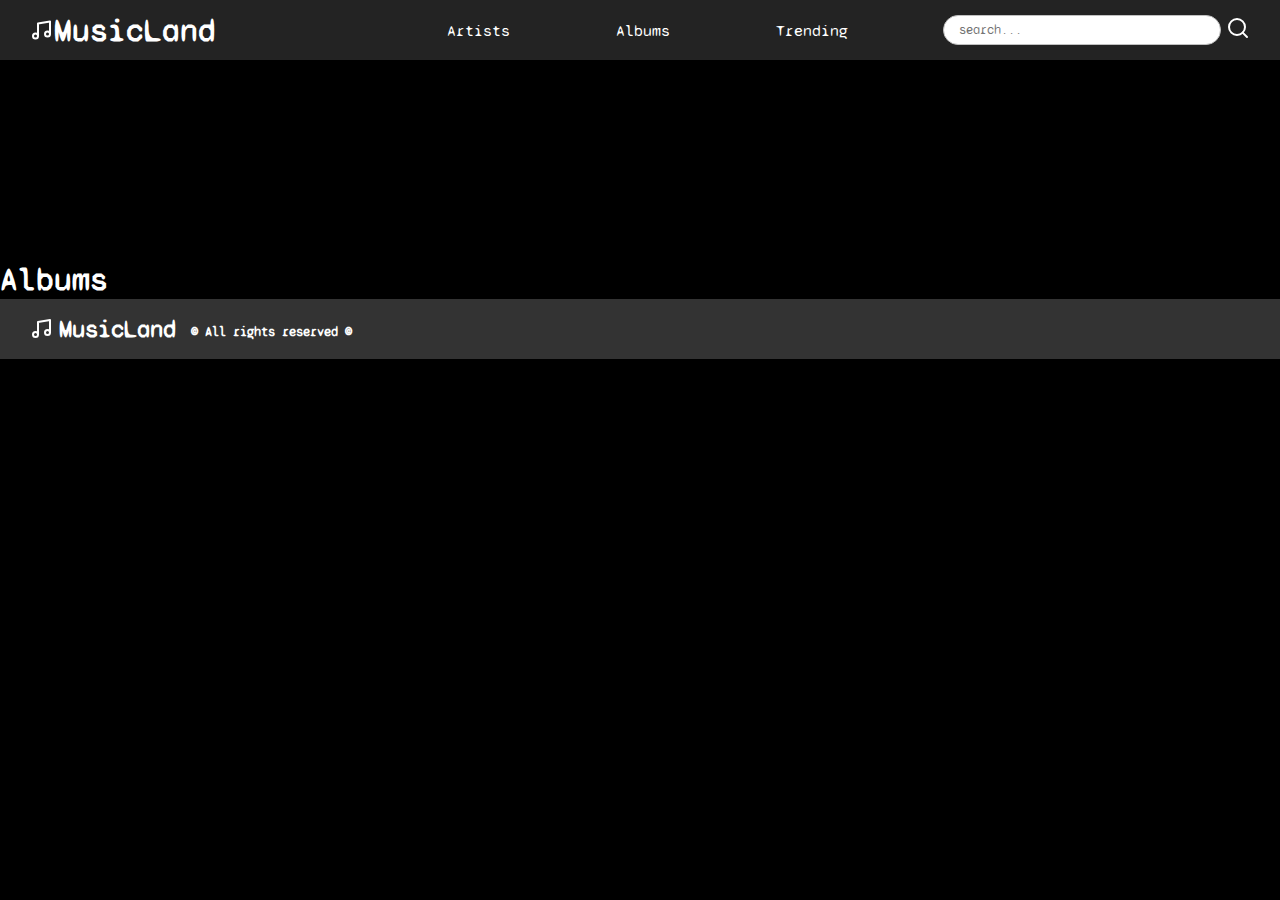
==== albums.html @ f54e9934 "MusicLand Project static init" ====
<!DOCTYPE html>
<html lang="en">

<head>
  <meta charset="UTF-8">
  <meta http-equiv="X-UA-Compatible" content="IE=edge">
  <meta name="viewport" content="width=device-width, initial-scale=1.0">
  <title>New Releases</title>
  <script src="js/main.js"></script>
  <link rel="stylesheet" href="css/main.css">

</head>

<body>

  <header>
    <div class="header-bar">
      <div class="site-logo">
        <a class="white-text" href="index.html">
          <img src="images/icons/music.svg" alt="">
          <h1 class="white-text">MusicLand</h1>
        </a>
      </div>
      <div class="dropdown-search">
        <div class="dropdown-btn">
          <img src="images/icons/align-justify.svg" onclick="dropdownToggle()">
        </div>
        <div id="mydropdown" class="dropdown">
          <div class="site-menu">
            <a class="white-text" href="artists.html">Artists</a>
            <a class="white-text" href="albums.html">Albums</a>
            <a class="white-text" href="trending.html">Trending</a>            
          </div>
        </div>
        <div class="site-search">
          <input class="search-bar" type="text" name="" id="" placeholder="search..." />
          <div class="search-btn">
            <img src="images/icons/search.svg" alt="">
          </div>
        </div>
      </div>
    </div>
  </header>
  <h1 style="padding-top: 200px;" class="white-text">Albums</h1>

  <footer>
    <div class="copyright">
      <div class="logo-copyright">
        <img src="images/icons/music.svg" alt="">
        <h2 class="white-text">MusicLand</h2>
        <h5 class="white-text ">© All rights reserved ©</h5>
      </div>
    </div>
  </footer>

</body>

</html>
---- css/main.css ----
/* --------------------------------- ALL ---------------------------------*/

@import url("https://fonts.googleapis.com/css2?family=Syne+Mono&display=swap");

* {
  margin: 0;
  padding: 0;
  font-family: "Syne Mono", monospace;
}

.white-text {
  text-decoration: none;
  color: white;
}

.black-text {
  text-decoration: none;
  color: black;
}

body {
  background-color: black;
}

.search-bar {
  height: 28px;
  border-radius: 15px;
  border: solid 1px silver;
  margin-right: 5px;
  padding-left: 15px;
}

.search-bar:focus-visible {
  outline: none;
}

.site-search img:hover {
  cursor: pointer;
}
/* ---------------------------- MOBILE HEADER ------------------------- */
@media (max-width: 800px) {
  .header-bar {
    width: 100%;
    height: 130px;
    background-color: #232323;
    position: fixed;
    top: 0;
    z-index: 1;
  }

  .site-logo,
  .site-logo a {
    display: flex;
    justify-content: center;
    align-items: center;
  }

  .site-logo {
    padding-top: 15px;
  }

  .dropdown-search {
    padding-top: 15px;
    width: 100%;
    display: flex;
    align-items: center;
    justify-content: space-evenly;
  }

  .dropdown-btn {
    width: 10%;
    padding-left: 25px;
    display: flex;
    justify-content: center;
    align-items: center;
  }

  .site-search {
    padding-right: 30px;
    display: flex;
    align-items: center;
    justify-content: end;
    width: 90%;
  }

  .search-bar {
    width: 100%;
  }

  .site-menu {
    width: 100%;
    position: absolute;
    top: 100%;
    left: 0;
    display: inline-grid;
    background-color: #333;
  }

  .site-menu a {
    display: flex;
    justify-content: center;
    align-items: center;
    height: 60px;
    border-bottom: solid 1px gray;
  }

  .dropdown {
    display: none;
  }

  .dropdown-btn img:hover {
    cursor: pointer;
  }

  /* mobile content - content-releases */
  .content-releases {
    margin: 50px auto 0;
    width: 75%;
  }

  .content-elem {
    margin-top: 40px;
    width: 100%;
    display: flex;
    flex-direction: column;
    justify-content: start;
  }

  .content-photo img {
    width: 100%;
    height: 100%;
    object-fit: fill;
  }

  .content-btn {
    width: auto;
    height: 30px;
    display: flex;
    justify-content: end;
    font-size: 10px;
  }

  /* mobile footer */
  footer {
    width: 100%;
    height: auto;
    background-color: #232323;
    display: flex;
    justify-content: end;
    flex-direction: column;
    justify-content: space-between;
  }

  .copyright {
    width: 100%;
    height: 60px;
    background-color: #333;
    display: flex;
  }

  .logo-copyright {
    margin: 0 auto;
    display: flex;
    justify-content: start;
    align-items: center;
  }

  .logo-copyright h2 {
    padding-left: 5px;
  }

  .logo-copyright h5 {
    padding: 5px 0 0 15px;
  }
}

/* --------------------------------- DESKTOP --------------------------------- */
@media only screen and (min-width: 801px) {
  /* desktop header */
  .header-bar {
    width: 100%;
    height: 60px;
    display: flex;
    align-items: center;
    background-color: #232323;
  }

  .site-logo {
    width: 33.33%;
    height: 100%;
    display: flex;
    align-items: center;
  }

  .dropdown-search {
    width: 66.66%;
    height: 100%;
    display: flex;
    justify-content: space-between;
    align-items: center;
  }

  .dropdown {
    width: 50%;
  }

  .site-search {
    width: 50%;
    display: flex;
    align-items: center;
    padding-right: 30px;
    justify-content: end;
  }

  .site-menu {
    display: flex;
    justify-content: space-between;
    align-items: center;
  }

  .site-logo {
    padding-left: 30px;
  }

  .site-logo a {
    display: flex;
  }

  .dropdown-btn img {
    display: none;
  }

  .search-bar {
    width: 65%;
  }

  /* desktop content - content-releases */
  .content-releases {
    margin: 50px auto 0;
    width: 70%;
  }

  .content-elem {
    margin-top: 40px;
    width: 100%;
    display: flex;
    flex-direction: column;
    justify-content: start;
  }

  .content-elem h3 {
    padding-top: 15px;
  }

  .content-photo img {
    width: 100%;
    height: 100%;
    object-fit: fill;
  }

  .content-btn {
    width: auto;
    height: 30px;
    display: flex;
    justify-content: end;
  }

  /* desktop content - effects */
  .content-elem img:hover {
    transform: scale(1.03);
    transition: all ease-in 30ms;
  }

  .content-elem img:active {
    transform: scale(1);
  }

  /* all content - effects */
  .content-elem img:hover,
  .white-text:hover,
  .black-text:hover {
    cursor: pointer;
  }

  .white-text:hover {
    text-decoration: underline solid 1px white;
  }

  .black-text:hover {
    text-decoration: underline solid 1px black;
  }

  .white-text:active,
  .black-text:active {
    text-decoration: none;
  }

  /* desktop footer */
  footer {
    width: 100%;
    height: auto;
    background-color: #232323;
    display: flex;
    justify-content: end;
    flex-direction: column;
    justify-content: space-between;
  }

  .copyright {
    width: 100%;
    height: 60px;
    background-color: #333;
    display: flex;
  }

  .logo-copyright {
    margin-left: 30px;
    display: flex;
    justify-content: start;
    align-items: center;
  }

  .logo-copyright h2 {
    padding-left: 5px;
  }

  .logo-copyright h5 {
    padding: 5px 0 0 15px;
  }

  
}
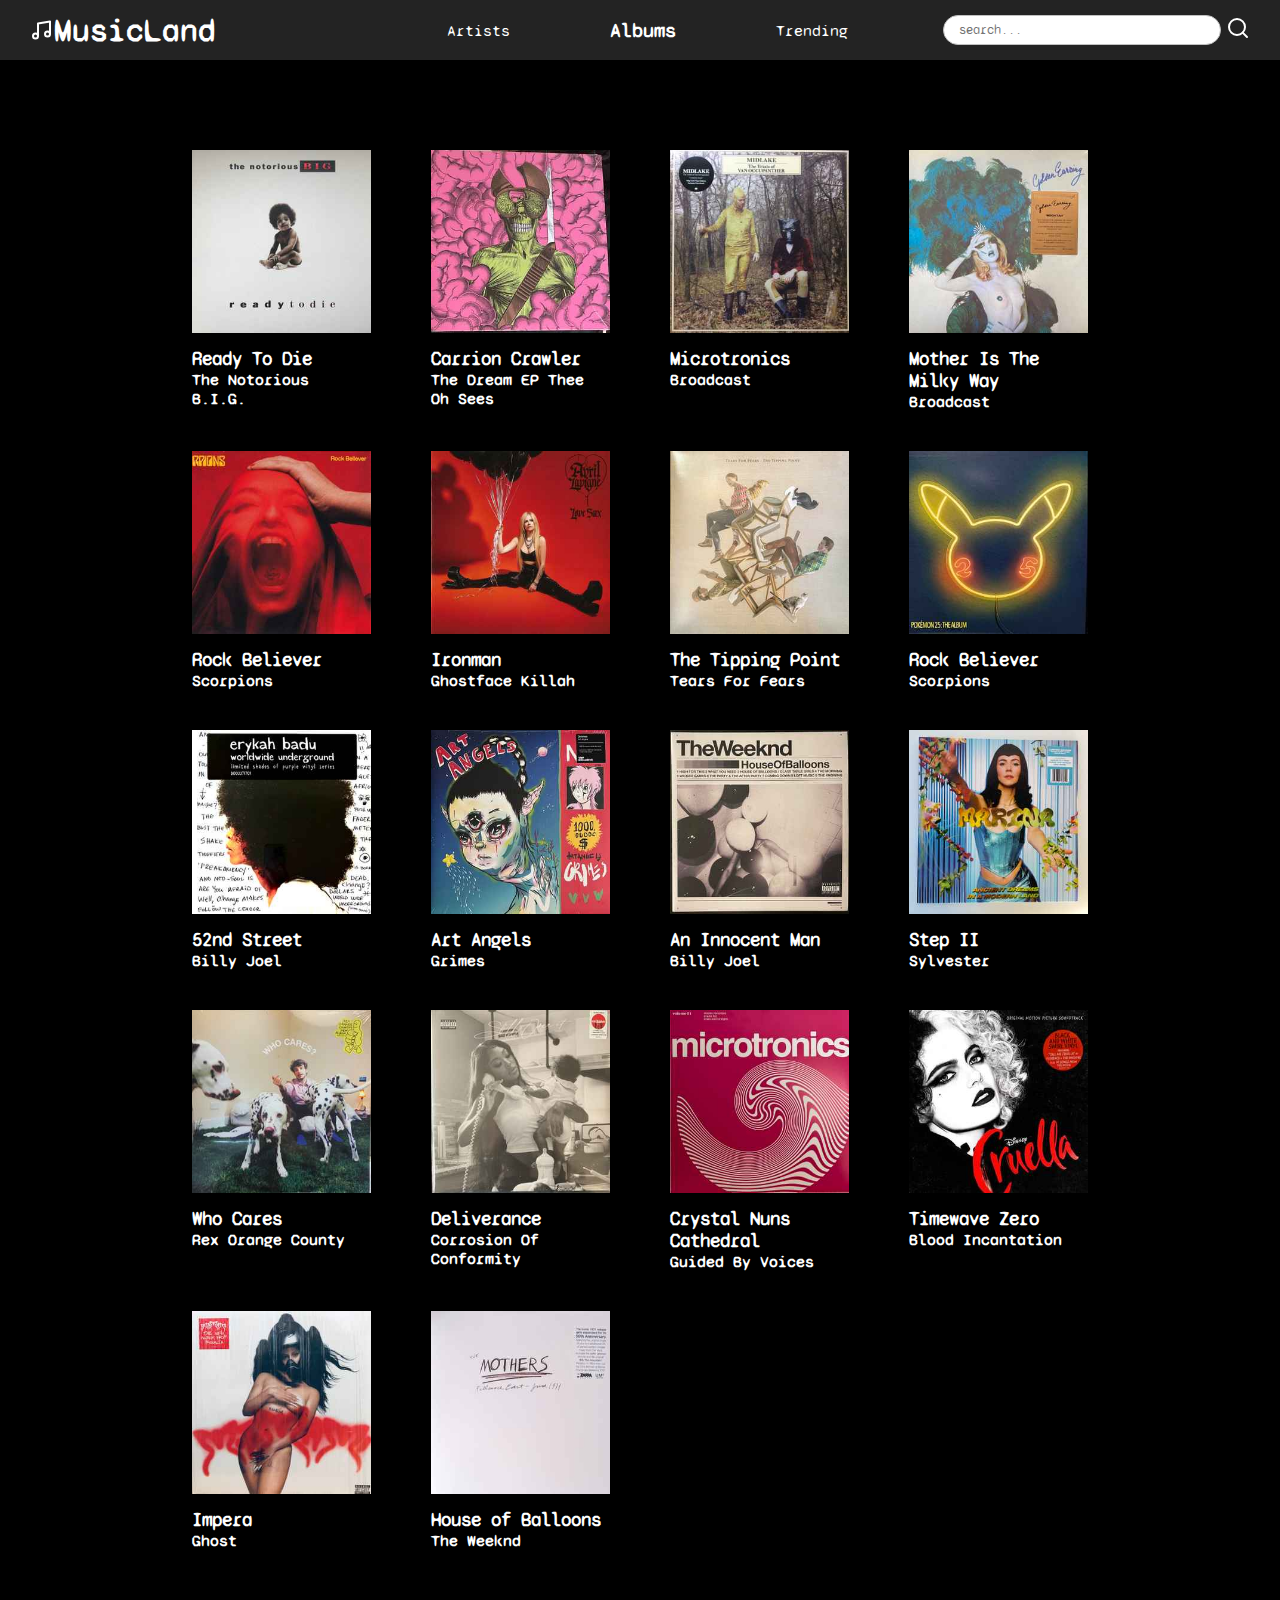
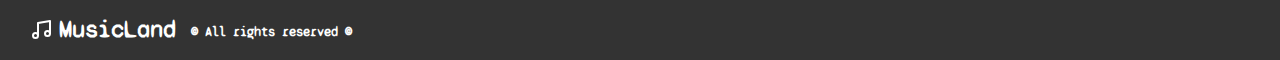
==== commit 2ab1f9c1: "albums&artists pages" ====
--- a/albums.html
+++ b/albums.html
@@ -8,6 +8,7 @@
   <title>New Releases</title>
   <script src="js/main.js"></script>
   <link rel="stylesheet" href="css/main.css">
+  <link rel="stylesheet" href="css/albums.css">
 
 </head>
 
@@ -28,8 +29,8 @@
         <div id="mydropdown" class="dropdown">
           <div class="site-menu">
             <a class="white-text" href="artists.html">Artists</a>
-            <a class="white-text" href="albums.html">Albums</a>
-            <a class="white-text" href="trending.html">Trending</a>            
+            <a class="white-text" href="albums.html" style="font-size: 20px;font-weight: bold;">Albums</a>
+            <a class="white-text" href="trending.html">Trending</a>
           </div>
         </div>
         <div class="site-search">
@@ -41,7 +42,103 @@
       </div>
     </div>
   </header>
-  <h1 style="padding-top: 200px;" class="white-text">Albums</h1>
+
+  <div class="content-releases">
+    <div class="content-page">
+
+      <div class="content-elem">
+        <div class="content-photo"><img src="images/albums/21.jpg" alt=""></div>
+        <h3 class="white-text ">Ready To Die</h3>
+        <h4 class="white-text ">The Notorious B.I.G.</h4>
+      </div>
+      <div class="content-elem">
+        <div class="content-photo"><img src="images/albums/22.jpg" alt=""></div>
+        <h3 class="white-text ">Carrion Crawler</h3>
+        <h4 class="white-text ">The Dream EP Thee Oh Sees</h4>
+      </div>
+      <div class="content-elem">
+        <div class="content-photo"><img src="images/albums/23.jpg" alt=""></div>
+        <h3 class="white-text ">Microtronics</h3>
+        <h4 class="white-text ">Broadcast</h4>
+      </div>
+      <div class="content-elem">
+        <div class="content-photo"><img src="images/albums/24.jpg" alt=""></div>
+        <h3 class="white-text ">Mother Is The Milky Way</h3>
+        <h4 class="white-text ">Broadcast</h4>
+      </div>
+      <div class="content-elem">
+        <div class="content-photo"><img src="images/albums/25.jpg" alt=""></div>
+        <h3 class="white-text ">Rock Believer</h3>
+        <h4 class="white-text ">Scorpions</h4>
+      </div>
+      <div class="content-elem">
+        <div class="content-photo"><img src="images/albums/26.jpg" alt=""></div>
+        <h3 class="white-text ">Ironman</h3>
+        <h4 class="white-text ">Ghostface Killah</h4>
+      </div>
+      <div class="content-elem">
+        <div class="content-photo"><img src="images/albums/27.jpg" alt=""></div>
+        <h3 class="white-text ">The Tipping Point</h3>
+        <h4 class="white-text ">Tears For Fears</h4>
+      </div>
+      <div class="content-elem">
+        <div class="content-photo"><img src="images/albums/28.jpg" alt=""></div>
+        <h3 class="white-text ">Rock Believer</h3>
+        <h4 class="white-text ">Scorpions</h4>
+      </div>
+      <div class="content-elem">
+        <div class="content-photo"><img src="images/albums/29.jpg" alt=""></div>
+        <h3 class="white-text "> 52nd Street</h3>
+        <h4 class="white-text ">Billy Joel</h4>
+      </div>
+      <div class="content-elem">
+        <div class="content-photo"><img src="images/albums/30.jpg" alt=""></div>
+        <h3 class="white-text ">Art Angels</h3>
+        <h4 class="white-text ">Grimes</h4>
+      </div>
+      <div class="content-elem">
+        <div class="content-photo"><img src="images/albums/31.jpg" alt=""></div>
+        <h3 class="white-text ">An Innocent Man</h3>
+        <h4 class="white-text ">Billy Joel</h4>
+      </div>
+      <div class="content-elem">
+        <div class="content-photo"><img src="images/albums/32.jpg" alt=""></div>
+        <h3 class="white-text ">Step II</h3>
+        <h4 class="white-text ">Sylvester</h4>
+      </div>
+      <div class="content-elem">
+        <div class="content-photo"><img src="images/albums/33.jpg" alt=""></div>
+        <h3 class="white-text ">Who Cares</h3>
+        <h4 class="white-text ">Rex Orange County</h4>
+      </div>
+      <div class="content-elem">
+        <div class="content-photo"><img src="images/albums/34.jpg" alt=""></div>
+        <h3 class="white-text ">Deliverance</h3>
+        <h4 class="white-text ">Corrosion Of Conformity</h4>
+      </div>
+      <div class="content-elem">
+        <div class="content-photo"><img src="images/albums/35.jpg" alt=""></div>
+        <h3 class="white-text ">Crystal Nuns Cathedral</h3>
+        <h4 class="white-text ">Guided By Voices</h4>
+      </div>
+      <div class="content-elem">
+        <div class="content-photo"><img src="images/albums/36.jpg" alt=""></div>
+        <h3 class="white-text ">Timewave Zero</h3>
+        <h4 class="white-text ">Blood Incantation</h4>
+      </div>
+      <div class="content-elem">
+      <div class="content-photo"><img src="images/albums/37.jpg" alt=""></div>
+      <h3 class="white-text ">Impera</h3>
+      <h4 class="white-text ">Ghost</h4>
+    </div>
+  <div class="content-elem">
+        <div class="content-photo"><img src="images/albums/38.jpg" alt=""></div>
+        <h3 class="white-text ">House of Balloons</h3>
+        <h4 class="white-text ">The Weeknd</h4>
+      </div>
+    </div>
+  </div>
+
 
   <footer>
     <div class="copyright">
--- a/css/main.css
+++ b/css/main.css
@@ -37,6 +37,26 @@
 .site-search img:hover {
   cursor: pointer;
 }
+
+/* all content - effects */
+.content-elem img:hover,
+.white-text:hover,
+.black-text:hover {
+  cursor: pointer;
+}
+
+.white-text:hover {
+  text-decoration: underline solid 1px white;
+}
+
+.black-text:hover {
+  text-decoration: underline solid 1px black;
+}
+
+.white-text:active,
+.black-text:active {
+  text-decoration: none;
+}
 /* ---------------------------- MOBILE HEADER ------------------------- */
 @media (max-width: 800px) {
   .header-bar {
@@ -123,7 +143,7 @@
     width: 100%;
     display: flex;
     flex-direction: column;
-    justify-content: start;
+    justify-content: space-between;
   }
 
   .content-photo img {
@@ -273,27 +293,7 @@
 
   .content-elem img:active {
     transform: scale(1);
-  }
-
-  /* all content - effects */
-  .content-elem img:hover,
-  .white-text:hover,
-  .black-text:hover {
-    cursor: pointer;
-  }
-
-  .white-text:hover {
-    text-decoration: underline solid 1px white;
-  }
-
-  .black-text:hover {
-    text-decoration: underline solid 1px black;
-  }
-
-  .white-text:active,
-  .black-text:active {
-    text-decoration: none;
-  }
+  }  
 
   /* desktop footer */
   footer {
--- a/css/albums.css
+++ b/css/albums.css
@@ -0,0 +1,22 @@
+@media (max-width: 800px) {
+    /* mobile (index) content - page */
+    .content-page {
+      padding-top: 100px;
+      display: grid;
+      grid-template-columns: repeat(2, 45%);
+      justify-content: space-between;
+      padding-bottom: 50px;
+      font-size: 14px;
+    }
+  }
+  
+  @media only screen and (min-width: 801px) {
+    /* desktop (index) content - page */
+    .content-page {
+      display: grid;
+      grid-template-columns: repeat(4, 20%);
+      justify-content: space-between;
+      padding-bottom: 50px;
+      font-size: 16px;
+    }
+  }